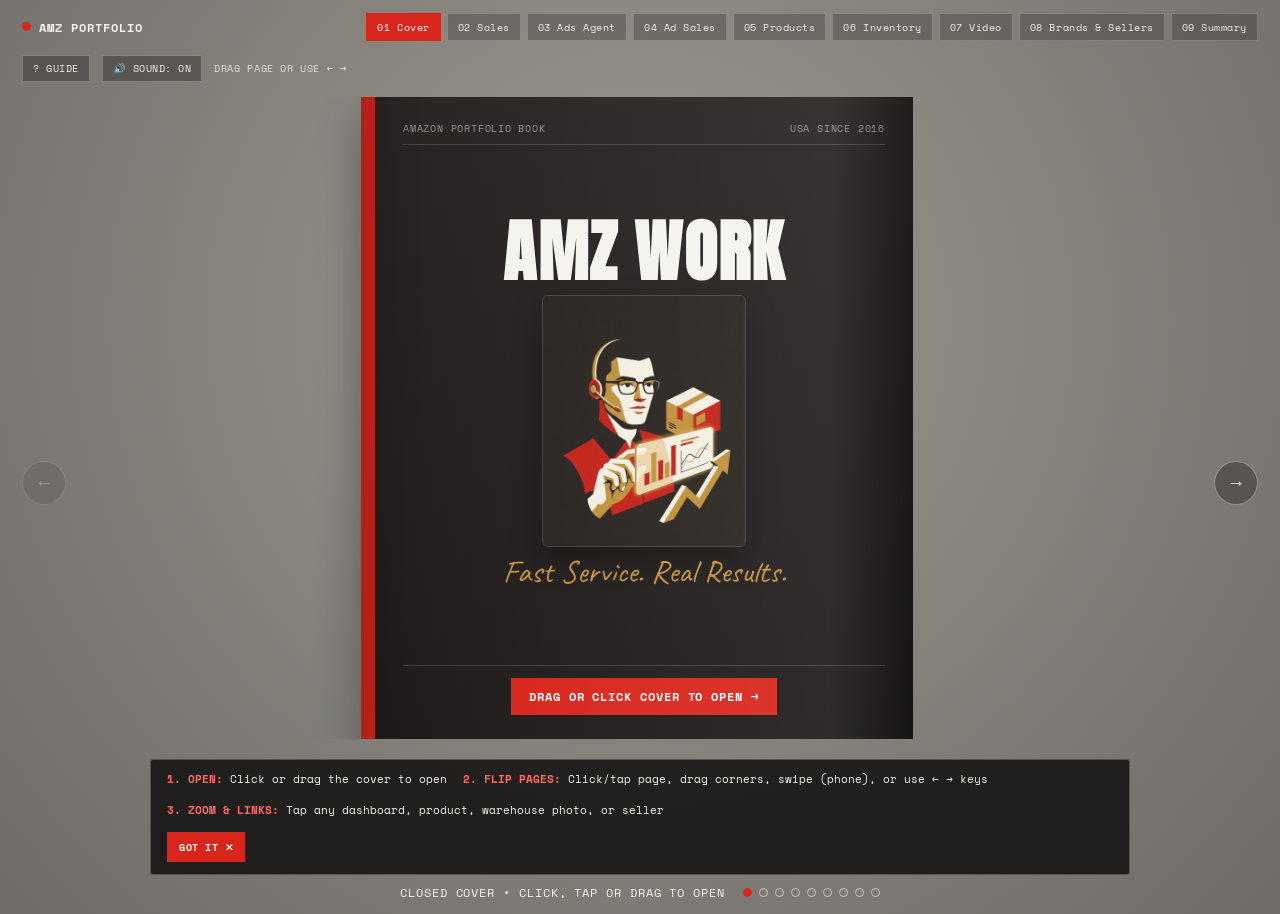
==== index.html @ 7788fdae "Add USA since 2016 experience across book" ====
<!DOCTYPE html>
<html lang="en">
<head>
  <meta charset="UTF-8" />
  <meta name="viewport" content="width=device-width, initial-scale=1.0" />
  <title>AMZ WORK — Amazon Portfolio Book</title>
  <link rel="preconnect" href="https://fonts.googleapis.com" />
  <link rel="preconnect" href="https://fonts.gstatic.com" crossorigin />
  <link
    href="https://fonts.googleapis.com/css2?family=Anton&family=Caveat:wght@600;700&family=Inter:wght@400;500;600;700&family=Space+Mono:wght@400;700&display=swap"
    rel="stylesheet"
  />
  <link rel="stylesheet" href="styles.css?v=14" />
</head>
<body>
  <div class="studio-desk">
    <!-- TOP BAR -->
    <header class="desk-topbar">
      <div class="topbar-brand">
        <span class="dot-red"></span>
        <span>AMZ PORTFOLIO</span>
      </div>

      <nav class="chapter-nav" id="chapter-nav" aria-label="Book Chapters"></nav>

      <div class="topbar-controls">
        <button class="sound-toggle" id="tutorial-toggle" aria-label="Show guide">? GUIDE</button>
        <button class="sound-toggle" id="sound-toggle" aria-pressed="true">🔊 SOUND: ON</button>
        <div class="topbar-hint">DRAG PAGE OR USE ← →</div>
      </div>
    </header>

    <!-- 3D BOOK STAGE -->
    <main class="book-stage">
      <button class="nav-arrow nav-prev" id="prev-btn" aria-label="Previous Spread">
        <span>←</span>
      </button>

      <div class="book-wrapper" id="book-wrapper">
        <!-- UNIFIED 3D BOOK (CLOSED COVER -> OPEN SPREADS) -->
        <div class="book-cover-rim is-closed" id="open-book-rim">
          <div class="book-spine-shadow" aria-hidden="true"></div>
          <div class="book-spread" id="book-spread"></div>
          <!-- 3D Flip Leaf Overlay (also acts as Front Cover when closed) -->
          <div class="flip-leaf" id="flip-leaf" aria-hidden="true">
            <div class="flip-face flip-front"></div>
            <div class="flip-face flip-back"></div>
          </div>
        </div>

        <!-- USER TUTORIAL GUIDE -->
        <div class="tutorial-bar" id="tutorial-bar">
          <div class="tut-steps">
            <div class="tut-step"><strong>1. OPEN:</strong> Click or drag the cover to open</div>
            <div class="tut-step"><strong>2. FLIP PAGES:</strong> Click/tap page, drag corners, swipe (phone), or use ← → keys</div>
            <div class="tut-step"><strong>3. ZOOM &amp; LINKS:</strong> Tap any dashboard, product, warehouse photo, or seller</div>
          </div>
          <button class="tut-close" id="tut-close" aria-label="Hide guide">GOT IT ✕</button>
        </div>
      </div>

      <button class="nav-arrow nav-next" id="next-btn" aria-label="Next Spread">
        <span>→</span>
      </button>
    </main>

    <!-- BOTTOM CONTROLS -->
    <footer class="desk-bottombar">
      <button class="mobile-btn" id="mobile-prev">← PREV</button>
      <div class="spread-counter" id="spread-counter">SPREAD 01 / 06</div>
      <div class="progress-dots" id="progress-dots"></div>
      <button class="mobile-btn" id="mobile-next">NEXT →</button>
    </footer>
  </div>

  <!-- LIGHTBOX FOR SCREENSHOTS -->
  <div class="lightbox" id="lightbox" aria-hidden="true" role="dialog" aria-label="Screenshot Preview">
    <div class="lightbox-backdrop" id="lightbox-close-bg"></div>
    <div class="lightbox-dialog">
      <button class="lightbox-close" id="lightbox-close" aria-label="Close preview">✕</button>
      <img src="" alt="" id="lightbox-img" />
      <p class="lightbox-caption" id="lightbox-caption"></p>
    </div>
  </div>

  <script src="data.js?v=14"></script>
  <script src="script.js?v=14"></script>
</body>
</html>
---- styles.css ----
:root {
  --desk-bg: #888580;
  --desk-dark: #6D6A65;
  --page-dark: #3B3534;
  --page-dark-deep: #24201F;
  --page-light: #F4F2EC;
  --ink-dark: #141312;
  --ink-light: #F5F3EE;
  --ink-muted-dark: #5B5752;
  --ink-muted-light: #C6C0B8;
  --accent-red: #D9261C;
  --accent-gold: #C2913B;
  --accent-pink: #E62E6B;
  --border-light: rgba(20, 19, 18, 0.16);
  --border-dark: rgba(245, 243, 238, 0.16);
  --font-display: 'Anton', Impact, sans-serif;
  --font-script: 'Caveat', cursive;
  --font-sans: 'Inter', -apple-system, BlinkMacSystemFont, sans-serif;
  --font-mono: 'Space Mono', monospace;
}

*,
*::before,
*::after {
  box-sizing: border-box;
}

html,
body {
  margin: 0;
  padding: 0;
  min-height: 100vh;
  background: radial-gradient(circle at 50% 35%, #9B9892 0%, #6F6C67 100%);
  color: var(--ink-dark);
  font-family: var(--font-sans);
  overflow-x: hidden;
  -webkit-font-smoothing: antialiased;
}

.studio-desk {
  min-height: 100dvh;
  display: flex;
  flex-direction: column;
  justify-content: space-between;
  padding: clamp(8px, 1.4vh, 14px) clamp(12px, 2vw, 22px);
  gap: clamp(6px, 1vh, 12px);
}

/* ---------------- TOP BAR ---------------- */
.desk-topbar {
  max-width: 1260px;
  width: 100%;
  margin: 0 auto;
  display: flex;
  align-items: center;
  justify-content: space-between;
  gap: 14px;
  flex-wrap: wrap;
  color: #F4F2EC;
}

.topbar-brand {
  display: flex;
  align-items: center;
  gap: 8px;
  font-family: var(--font-mono);
  font-size: 0.76rem;
  font-weight: 700;
  letter-spacing: 0.08em;
}

.dot-red {
  width: 9px;
  height: 9px;
  border-radius: 50%;
  background: var(--accent-red);
  display: inline-block;
}

.chapter-nav {
  display: flex;
  flex-wrap: wrap;
  gap: 6px;
}

.chapter-pill {
  background: rgba(20, 19, 18, 0.25);
  color: #F4F2EC;
  border: 1px solid rgba(244, 242, 236, 0.22);
  font-family: var(--font-mono);
  font-size: 0.65rem;
  letter-spacing: 0.05em;
  padding: 5px 10px;
  cursor: pointer;
  transition: background 0.2s, border-color 0.2s;
}

.chapter-pill:hover {
  background: rgba(20, 19, 18, 0.48);
}

.chapter-pill.active {
  background: var(--accent-red);
  border-color: var(--accent-red);
  color: #fff;
}

.topbar-controls {
  display: flex;
  align-items: center;
  gap: 12px;
}

.sound-toggle {
  background: rgba(20, 19, 18, 0.35);
  color: #F4F2EC;
  border: 1px solid rgba(244, 242, 236, 0.28);
  font-family: var(--font-mono);
  font-size: 0.64rem;
  letter-spacing: 0.05em;
  padding: 5px 10px;
  cursor: pointer;
  transition: background 0.2s, border-color 0.2s;
}

.sound-toggle:hover {
  background: rgba(20, 19, 18, 0.6);
}

.sound-toggle[aria-pressed="false"] {
  opacity: 0.65;
}

.topbar-hint {
  font-family: var(--font-mono);
  font-size: 0.64rem;
  letter-spacing: 0.06em;
  opacity: 0.85;
}

/* ---------------- BOOK STAGE ---------------- */
.book-stage {
  flex: 1;
  display: flex;
  align-items: center;
  justify-content: center;
  gap: 16px;
  max-width: 1320px;
  width: 100%;
  margin: 0 auto;
}

.nav-arrow {
  width: 44px;
  height: 44px;
  border-radius: 50%;
  border: 1px solid rgba(244, 242, 236, 0.4);
  background: rgba(20, 19, 18, 0.35);
  color: #F4F2EC;
  font-size: 1.15rem;
  cursor: pointer;
  display: flex;
  align-items: center;
  justify-content: center;
  flex-shrink: 0;
  transition: background 0.2s, transform 0.2s, opacity 0.2s;
}

.nav-arrow:hover:not(:disabled) {
  background: var(--accent-red);
  border-color: var(--accent-red);
  transform: scale(1.06);
}

.nav-arrow:disabled {
  opacity: 0.3;
  cursor: not-allowed;
}

.book-wrapper {
  width: 100%;
  max-width: min(1140px, 92vw);
  margin: 0 auto;
  perspective: 2200px;
}

.book-cover-rim {
  position: relative;
  background: #1B1918;
  padding: 6px;
  border-radius: 4px;
  box-shadow:
    0 28px 65px rgba(0, 0, 0, 0.42),
    0 8px 20px rgba(0, 0, 0, 0.25);
  transition: transform 0.45s cubic-bezier(0.22, 1, 0.36, 1), background 0.3s ease, box-shadow 0.3s ease;
}

.book-cover-rim.is-closed {
  transform: translateX(-25%);
  background: transparent;
  box-shadow: none;
}

.book-cover-rim.is-closed .book-spine-shadow,
.book-cover-rim.is-opening-cover .book-spine-shadow {
  opacity: 0;
}

.book-cover-rim.is-closed .book-spread > .page:first-child,
.book-cover-rim.is-opening-cover .book-spread > .page:first-child {
  visibility: hidden;
  pointer-events: none;
}

.book-cover-rim.is-closed .book-spread > .page:last-child {
  box-shadow: 10px 22px 48px rgba(0, 0, 0, 0.45);
}

.front-cover-face {
  width: 100%;
  height: 100%;
  background: linear-gradient(145deg, #2C2726 0%, #1B1817 100%);
  border-left: 14px solid var(--accent-red);
  padding: 24px 28px;
  display: flex;
  flex-direction: column;
  justify-content: space-between;
  color: #F5F3EE;
  box-shadow: 12px 24px 52px rgba(0, 0, 0, 0.45);
}

@media (max-width: 960px) {
  .book-cover-rim.is-closed {
    transform: none;
  }
}

.book-spine-shadow {
  position: absolute;
  top: 6px;
  bottom: 6px;
  left: 50%;
  width: 34px;
  transform: translateX(-50%);
  background: linear-gradient(
    to right,
    rgba(0, 0, 0, 0) 0%,
    rgba(0, 0, 0, 0.26) 46%,
    rgba(0, 0, 0, 0.42) 50%,
    rgba(0, 0, 0, 0.22) 54%,
    rgba(0, 0, 0, 0) 100%
  );
  pointer-events: none;
  z-index: 10;
}

/* ---------------- 3D FLIP LEAF (REAL-TIME DRAG + ANIMATE) ---------------- */
.book-spread {
  display: grid;
  grid-template-columns: 1fr 1fr;
  min-height: clamp(470px, 70vh, 620px);
  position: relative;
  overflow: hidden;
  border-radius: 2px;
  user-select: none;
  touch-action: pan-y;
}

.book-spread.can-grab {
  cursor: grab;
}

.book-spread.is-grabbing {
  cursor: grabbing;
}

.flip-leaf {
  position: absolute;
  top: 6px;
  bottom: 6px;
  left: 50%;
  width: calc(50% - 6px);
  transform-origin: left center;
  transform-style: preserve-3d;
  pointer-events: none;
  z-index: 25;
  display: none;
  will-change: transform;
}

.flip-leaf.active {
  display: block;
}

.flip-leaf.dir-prev {
  left: 6px;
  transform-origin: right center;
}

.flip-leaf.smooth-snap {
  transition: transform 0.42s cubic-bezier(0.25, 0.8, 0.25, 1);
}

.flip-face {
  position: absolute;
  inset: 0;
  backface-visibility: hidden;
  overflow: hidden;
  display: flex;
  flex-direction: column;
}

.flip-face > .page {
  width: 100%;
  height: 100%;
  min-height: 100%;
}

.flip-face::after {
  content: "";
  position: absolute;
  inset: 0;
  pointer-events: none;
  background: linear-gradient(
    to right,
    rgba(0, 0, 0, 0.18) 0%,
    rgba(0, 0, 0, 0) 14%,
    rgba(255, 255, 255, 0.08) 85%,
    rgba(0, 0, 0, 0.14) 100%
  );
}

.flip-back {
  transform: rotateY(180deg);
}

/* Subtle corner peel cue on hover */
.corner-cue {
  position: absolute;
  bottom: 0;
  right: 0;
  width: 34px;
  height: 34px;
  background: linear-gradient(135deg, transparent 50%, rgba(20, 19, 18, 0.12) 50%);
  pointer-events: none;
  z-index: 5;
  transition: width 0.2s, height 0.2s;
}

.page-light:hover .corner-cue {
  width: 46px;
  height: 46px;
}

/* ---------------- BOOK PAGES ---------------- */
.page {
  padding: clamp(16px, 2.3vh, 26px) clamp(18px, 2.3vw, 32px);
  display: flex;
  flex-direction: column;
  justify-content: space-between;
  position: relative;
  min-height: clamp(470px, 70vh, 620px);
}

.page-dark {
  background: var(--page-dark);
  color: var(--ink-light);
  border-left: 10px solid var(--accent-red);
}

.page-light {
  background: var(--page-light);
  color: var(--ink-dark);
}

.page-header {
  display: flex;
  justify-content: space-between;
  align-items: center;
  padding-bottom: 8px;
  border-bottom: 1px solid currentColor;
  font-family: var(--font-mono);
  font-size: 0.62rem;
  letter-spacing: 0.08em;
  text-transform: uppercase;
  opacity: 0.72;
}

.page-footer {
  display: flex;
  justify-content: space-between;
  align-items: center;
  padding-top: 10px;
  border-top: 1px solid currentColor;
  font-family: var(--font-mono);
  font-size: 0.6rem;
  letter-spacing: 0.08em;
  text-transform: uppercase;
  opacity: 0.62;
  margin-top: 14px;
}

.page-body {
  flex: 1;
  display: flex;
  flex-direction: column;
  justify-content: center;
  padding: 18px 0 8px;
}

/* ---------------- TYPOGRAPHY & BLOCKS ---------------- */
.book-masthead {
  font-family: var(--font-display);
  font-size: clamp(3rem, 5.2vw, 4.6rem);
  line-height: 0.9;
  letter-spacing: 0.02em;
  text-transform: uppercase;
  margin: 0;
}

.book-big-title {
  font-family: var(--font-display);
  font-size: clamp(2.4rem, 4.2vw, 3.6rem);
  line-height: 0.94;
  letter-spacing: 0.01em;
  text-transform: uppercase;
  margin: 0 0 14px;
}

.book-script {
  font-family: var(--font-script);
  font-size: 2.3rem;
  line-height: 0.95;
  color: var(--accent-gold);
}

.highlight-block {
  display: inline-block;
  background: var(--page-dark);
  color: var(--ink-light);
  padding: 2px 10px 4px;
  margin: 3px 0;
}

.underline-accent {
  color: var(--accent-red);
  border-bottom: 3px solid var(--accent-red);
  display: inline-block;
  padding-bottom: 2px;
}

.gold-badge {
  position: absolute;
  top: 52px;
  right: 26px;
  width: 92px;
  height: 92px;
  border-radius: 50%;
  background: var(--accent-gold);
  color: #141312;
  display: flex;
  align-items: center;
  justify-content: center;
  text-align: center;
  padding: 10px;
  font-family: var(--font-mono);
  font-size: 0.56rem;
  font-weight: 700;
  line-height: 1.3;
  text-transform: uppercase;
  transform: rotate(6deg);
  box-shadow: 0 6px 16px rgba(0, 0, 0, 0.12);
}

.cover-hero-wrap {
  display: flex;
  align-items: center;
  gap: 16px;
  margin: 16px 0;
}

.cover-img {
  width: clamp(150px, 16vw, 210px);
  height: clamp(175px, 28vh, 255px);
  object-fit: cover;
  object-position: top center;
  border-radius: 6px;
  border: 1px solid rgba(245, 243, 238, 0.14);
  box-shadow: 0 12px 28px rgba(0, 0, 0, 0.28);
}

.cover-sub {
  font-family: var(--font-mono);
  font-size: 0.72rem;
  line-height: 1.65;
  color: var(--ink-muted-light);
  text-transform: uppercase;
}

/* ---------------- TOC & LISTS ---------------- */
.toc-list {
  list-style: none;
  padding: 0;
  margin: 12px 0 0;
}

.toc-item {
  display: flex;
  justify-content: space-between;
  align-items: center;
  padding: 9px 4px;
  border-bottom: 1px dashed var(--border-light);
  cursor: pointer;
  transition: padding-left 0.2s, color 0.2s;
}

.toc-item:hover {
  padding-left: 8px;
  color: var(--accent-red);
}

.toc-item strong {
  font-family: var(--font-mono);
  font-size: 0.75rem;
  letter-spacing: 0.04em;
}

.toc-item span {
  font-family: var(--font-mono);
  font-size: 0.65rem;
  color: var(--ink-muted-dark);
}

.book-services {
  list-style: none;
  padding: 0;
  margin: 14px 0 0;
}

.book-services li {
  font-family: var(--font-mono);
  font-size: 0.74rem;
  letter-spacing: 0.05em;
  padding: 9px 0;
  border-bottom: 1px dashed var(--border-dark);
  display: flex;
  justify-content: space-between;
}

.book-services li::after {
  content: "↗";
  color: var(--accent-red);
}

/* ---------------- PROOF SCREENSHOTS & METRICS ---------------- */
.proof-shot-box {
  position: relative;
  border: 1px solid var(--border-light);
  background: #E8E5DC;
  overflow: hidden;
  cursor: pointer;
  margin-bottom: 14px;
  display: flex;
  align-items: center;
  justify-content: center;
  padding: 8px;
}

.proof-shot-box img {
  width: 100%;
  height: clamp(200px, 34vh, 320px);
  object-fit: contain;
  display: block;
  transition: transform 0.3s ease;
}

.proof-shot-box:hover img {
  transform: scale(1.03);
}

.zoom-tag {
  position: absolute;
  bottom: 10px;
  right: 10px;
  background: rgba(20, 19, 18, 0.88);
  color: #fff;
  font-family: var(--font-mono);
  font-size: 0.62rem;
  padding: 5px 9px;
  letter-spacing: 0.05em;
}

.metrics-strip {
  display: grid;
  grid-template-columns: repeat(3, 1fr);
  gap: 10px;
  border-top: 1px solid currentColor;
  border-bottom: 1px solid currentColor;
  padding: 12px 0;
  margin: 12px 0;
}

.m-cell span {
  display: block;
  font-family: var(--font-mono);
  font-size: 0.6rem;
  text-transform: uppercase;
  opacity: 0.72;
}

.m-cell strong {
  font-family: var(--font-mono);
  font-size: 0.92rem;
}

.plain-copy {
  font-size: 0.88rem;
  line-height: 1.6;
  margin: 0 0 12px;
}

.bullet-list {
  margin: 8px 0 0;
  padding-left: 18px;
  font-size: 0.82rem;
  line-height: 1.65;
}

/* ---------------- BRAND CARDS INSIDE BOOK ---------------- */
.book-brand-grid {
  display: grid;
  grid-template-columns: 1fr 1fr;
  gap: 10px;
  margin-top: 10px;
}

.book-brand-card {
  padding: 12px 13px;
  border: 1px solid currentColor;
  opacity: 0.96;
}

.page-dark .book-brand-card {
  border-color: var(--border-dark);
  background: rgba(255, 255, 255, 0.04);
}

.page-light .book-brand-card {
  border-color: var(--border-light);
  background: rgba(20, 19, 18, 0.03);
}

.bb-cat {
  font-family: var(--font-mono);
  font-size: 0.56rem;
  text-transform: uppercase;
  letter-spacing: 0.06em;
  color: var(--accent-red);
  font-weight: 700;
}

.page-dark .bb-cat {
  color: #FF6B62;
}

.bb-name {
  font-family: var(--font-display);
  font-size: 1.25rem;
  letter-spacing: 0.02em;
  text-transform: uppercase;
  margin: 3px 0 4px;
}

.bb-desc {
  font-size: 0.76rem;
  line-height: 1.45;
  margin: 0;
  opacity: 0.88;
}

/* ---------------- STOREFRONT LINKS ---------------- */
.sf-stack {
  display: flex;
  flex-direction: column;
  gap: 10px;
  margin-top: 10px;
}

.sf-book-link {
  display: flex;
  justify-content: space-between;
  align-items: center;
  padding: 13px 15px;
  border: 1px solid var(--border-light);
  background: rgba(20, 19, 18, 0.03);
  color: var(--ink-dark);
  text-decoration: none;
  transition: background 0.2s, border-color 0.2s;
}

.sf-book-link:hover {
  background: rgba(217, 38, 28, 0.08);
  border-color: var(--accent-red);
}

.sf-book-link strong {
  font-family: var(--font-display);
  font-size: 1.35rem;
  letter-spacing: 0.02em;
  display: block;
}

.sf-book-link span {
  font-family: var(--font-mono);
  font-size: 0.64rem;
  color: var(--ink-muted-dark);
}

.sf-open-pill {
  font-family: var(--font-mono);
  font-size: 0.66rem;
  font-weight: 700;
  color: var(--accent-red) !important;
}

/* ---------------- CONTACT & CTA ---------------- */
.cta-btn-row {
  display: flex;
  flex-wrap: wrap;
  gap: 10px;
  margin-top: 16px;
}

.btn-book-dark {
  background: var(--ink-dark);
  color: var(--page-light);
  font-family: var(--font-mono);
  font-size: 0.72rem;
  font-weight: 700;
  text-decoration: none;
  padding: 12px 18px;
  letter-spacing: 0.06em;
  transition: background 0.2s;
}

.btn-book-dark:hover {
  background: var(--accent-red);
}

.btn-book-outline {
  border: 1px solid var(--ink-dark);
  color: var(--ink-dark);
  font-family: var(--font-mono);
  font-size: 0.72rem;
  font-weight: 700;
  text-decoration: none;
  padding: 12px 18px;
  letter-spacing: 0.06em;
}

.btn-book-outline:hover {
  background: var(--ink-dark);
  color: var(--page-light);
}

/* ---------------- BOTTOM BAR ---------------- */
.desk-bottombar {
  max-width: 1120px;
  width: 100%;
  margin: 0 auto;
  display: flex;
  align-items: center;
  justify-content: center;
  gap: 18px;
  color: #F4F2EC;
}

.spread-counter {
  font-family: var(--font-mono);
  font-size: 0.72rem;
  letter-spacing: 0.08em;
}

.progress-dots {
  display: flex;
  gap: 7px;
}

.p-dot {
  width: 9px;
  height: 9px;
  border-radius: 50%;
  border: 1px solid rgba(244, 242, 236, 0.6);
  background: transparent;
  cursor: pointer;
  padding: 0;
}

.p-dot.active {
  background: var(--accent-red);
  border-color: var(--accent-red);
}

.mobile-btn {
  display: none;
  background: rgba(20, 19, 18, 0.4);
  color: #F4F2EC;
  border: 1px solid rgba(244, 242, 236, 0.35);
  font-family: var(--font-mono);
  font-size: 0.7rem;
  padding: 7px 14px;
  cursor: pointer;
}

/* ---------------- LIGHTBOX ---------------- */
.lightbox {
  position: fixed;
  inset: 0;
  z-index: 100;
  display: none;
  align-items: center;
  justify-content: center;
  padding: 24px;
}

.lightbox.open {
  display: flex;
}

.lightbox-backdrop {
  position: absolute;
  inset: 0;
  background: rgba(17, 17, 17, 0.82);
}

.lightbox-dialog {
  position: relative;
  background: var(--page-light);
  border: 1px solid var(--ink-dark);
  max-width: 920px;
  width: 100%;
  padding: 18px;
  z-index: 2;
}

.lightbox-dialog img {
  width: 100%;
  max-height: 76vh;
  object-fit: contain;
  display: block;
  background: #111;
}

.lightbox-caption {
  font-family: var(--font-mono);
  font-size: 0.76rem;
  margin: 12px 0 0;
  color: var(--ink-dark);
}

.lightbox-close {
  position: absolute;
  top: -14px;
  right: -14px;
  width: 34px;
  height: 34px;
  background: var(--accent-red);
  color: #fff;
  border: 1px solid var(--ink-dark);
  font-size: 1rem;
  cursor: pointer;
}

/* ---------------- RESPONSIVE (TABLET & PHONE BOOK MODE) ---------------- */
@media (max-width: 960px) {
  .studio-desk {
    padding: 10px 12px 16px;
    gap: 10px;
  }
  .book-wrapper {
    max-width: 520px;
  }
  .book-spread {
    grid-template-columns: 1fr;
    min-height: clamp(480px, 72dvh, 620px);
  }
  .page {
    min-height: clamp(480px, 72dvh, 620px);
    padding: 18px 18px 20px;
  }
  .flip-leaf {
    left: 6px;
    width: calc(100% - 12px);
    transform-origin: left center;
  }
  .flip-leaf.dir-prev {
    left: 6px;
    transform-origin: left center;
  }
  .book-cover-rim.is-closed .book-spread > .page:first-child,
  .book-cover-rim.is-opening-cover .book-spread > .page:first-child {
    visibility: visible;
    pointer-events: auto;
  }
  .book-spine-shadow,
  .nav-arrow,
  .topbar-hint,
  .gold-badge,
  .corner-cue {
    display: none;
  }
  .mobile-btn {
    display: inline-block;
  }
  .book-brand-grid {
    grid-template-columns: 1fr;
  }
  .book-cover-rim.is-closed {
    transform: none;
  }
}

@media (max-width: 640px) {
  .desk-topbar {
    gap: 8px;
  }
  .chapter-nav {
    width: 100%;
    flex-wrap: nowrap;
    overflow-x: auto;
    padding-bottom: 4px;
    -webkit-overflow-scrolling: touch;
    scrollbar-width: none;
  }
  .chapter-nav::-webkit-scrollbar {
    display: none;
  }
  .chapter-pill {
    flex-shrink: 0;
  }
  .topbar-controls {
    width: 100%;
    justify-content: space-between;
  }
  .front-cover-face {
    padding: 18px 16px;
    border-left-width: 10px;
    min-height: 480px;
  }
  .closed-hero-img {
    width: 170px;
    height: 210px;
  }
  .cover-hero-wrap {
    flex-direction: column;
    text-align: center;
    gap: 12px;
  }
  .cover-img {
    width: 175px;
    height: 215px;
  }
  .book-masthead {
    font-size: clamp(2.2rem, 11vw, 3rem);
    text-align: center;
  }
  .book-big-title {
    font-size: clamp(1.75rem, 8vw, 2.3rem);
  }
  .proof-shot-box img {
    height: 240px;
  }
  .metrics-strip {
    grid-template-columns: 1fr;
    gap: 8px;
  }
  .m-cell {
    display: flex;
    justify-content: space-between;
    align-items: center;
    border-bottom: 1px dashed rgba(20, 19, 18, 0.14);
    padding-bottom: 4px;
  }
  .m-cell:last-child {
    border-bottom: none;
    padding-bottom: 0;
  }
  .ads-dash-card {
    grid-template-columns: 82px 1fr;
    gap: 10px;
    padding: 8px;
  }
  .ads-dash-thumb {
    width: 82px;
    height: 145px;
  }
  .ads-dash-title {
    font-size: 1.08rem;
  }
  .product-book-card {
    grid-template-columns: 74px 1fr;
    gap: 10px;
    padding: 8px 10px;
  }
  .pb-img-wrap {
    width: 74px;
    height: 74px;
  }
  .pb-brand {
    font-size: 1.1rem;
  }
  .inv-img-wrap {
    height: 140px;
  }
  .inv-meta {
    flex-direction: column;
    gap: 2px;
  }
  .all-brands-pills {
    grid-template-columns: 1fr 1fr;
    gap: 6px;
  }
  .ab-pill {
    padding: 7px 8px;
  }
  .ab-pill strong {
    font-size: 0.92rem;
  }
  .video-book-box video {
    max-height: 280px;
  }
  .tutorial-bar {
    padding: 10px 12px;
    gap: 10px;
  }
  .tut-steps {
    gap: 8px;
    font-size: 0.64rem;
  }
  .tut-close {
    width: 100%;
    text-align: center;
  }
  .desk-bottombar {
    flex-wrap: wrap;
    justify-content: space-between;
    gap: 10px;
  }
  .progress-dots {
    order: 3;
    width: 100%;
    justify-content: center;
  }
}

@media (prefers-reduced-motion: reduce) {
  .flip-leaf.flipping-next,
  .flip-leaf.flipping-prev {
    animation: none;
  }
}

/* ---------------- PRODUCT SHOWCASE CARDS ---------------- */
.product-book-grid {
  display: grid;
  grid-template-columns: 1fr;
  gap: 10px;
  margin-top: 8px;
}

.product-book-card {
  display: grid;
  grid-template-columns: 92px 1fr;
  gap: 12px;
  align-items: center;
  padding: 10px 12px;
  border: 1px solid currentColor;
  cursor: pointer;
  transition: transform 0.2s ease, background 0.2s ease;
}

.page-dark .product-book-card {
  border-color: var(--border-dark);
  background: rgba(255, 255, 255, 0.04);
}

.page-light .product-book-card {
  border-color: var(--border-light);
  background: rgba(20, 19, 18, 0.03);
}

.product-book-card:hover {
  transform: translateX(3px);
}

.pb-img-wrap {
  width: 92px;
  height: 92px;
  background: #ffffff;
  border: 1px solid rgba(20, 19, 18, 0.14);
  display: flex;
  align-items: center;
  justify-content: center;
  padding: 4px;
  overflow: hidden;
}

.pb-img-wrap img {
  width: 100%;
  height: 100%;
  object-fit: contain;
  display: block;
}

.pb-top {
  display: flex;
  justify-content: space-between;
  align-items: center;
  gap: 6px;
}

.pb-badge {
  font-family: var(--font-mono);
  font-size: 0.56rem;
  font-weight: 700;
  padding: 2px 6px;
  background: var(--accent-red);
  color: #fff;
  text-transform: uppercase;
  letter-spacing: 0.04em;
}

.pb-brand {
  font-family: var(--font-display);
  font-size: 1.25rem;
  letter-spacing: 0.02em;
  text-transform: uppercase;
  margin: 2px 0;
}

.pb-title {
  font-size: 0.78rem;
  font-weight: 600;
  margin: 0 0 3px;
}

.pb-details {
  font-size: 0.72rem;
  line-height: 1.4;
  margin: 0;
  opacity: 0.8;
}

.all-brands-pills {
  display: grid;
  grid-template-columns: 1fr 1fr;
  gap: 8px;
  margin-top: 10px;
}

.ab-pill {
  padding: 8px 10px;
  border: 1px solid var(--border-dark);
  background: rgba(255, 255, 255, 0.04);
}

.ab-pill strong {
  font-family: var(--font-display);
  font-size: 1.05rem;
  letter-spacing: 0.02em;
  display: block;
}

.ab-pill span {
  font-family: var(--font-mono);
  font-size: 0.58rem;
  color: var(--ink-muted-light);
  text-transform: uppercase;
}

/* ---------------- CLOSED BOOK & TUTORIAL ---------------- */
.is-hidden {
  display: none !important;
}

.closed-book {
  position: relative;
  width: min(500px, 100%);
  min-height: 600px;
  margin: 0 auto;
  background: linear-gradient(145deg, #2C2726 0%, #1B1817 100%);
  border-radius: 3px 10px 10px 3px;
  display: flex;
  cursor: grab;
  user-select: none;
  touch-action: pan-y;
  will-change: transform;
  box-shadow:
    12px 24px 52px rgba(0, 0, 0, 0.48),
    2px 0 0 #E4E1D8,
    5px 0 0 #C8C4BA,
    8px 0 0 #E4E1D8;
  transition: transform 0.35s cubic-bezier(0.22, 1, 0.36, 1), box-shadow 0.35s ease, opacity 0.3s ease;
  transform-origin: left center;
}

.closed-book::after {
  content: "";
  position: absolute;
  inset: 4px 4px 4px 24px;
  background: var(--page-light);
  border-radius: 0 6px 6px 0;
  z-index: -1;
  box-shadow: inset 0 0 24px rgba(0, 0, 0, 0.08);
}

.closed-book.dragging {
  cursor: grabbing;
  transition: none;
}

.closed-book:hover {
  transform: rotateY(-6deg) translateY(-3px);
  box-shadow:
    18px 28px 60px rgba(0, 0, 0, 0.55),
    2px 0 0 #E4E1D8,
    5px 0 0 #C8C4BA,
    8px 0 0 #E4E1D8;
}

.closed-book.opening {
  transform: rotateY(-95deg) scale(1.02);
  opacity: 0;
  pointer-events: none;
}

.closed-spine {
  width: 24px;
  background: linear-gradient(to right, #A51B13 0%, var(--accent-red) 60%, #8A1610 100%);
  border-radius: 3px 0 0 3px;
  flex-shrink: 0;
  box-shadow: inset -4px 0 10px rgba(0, 0, 0, 0.35);
}

.closed-cover-inner {
  flex: 1;
  padding: 24px 28px;
  display: flex;
  flex-direction: column;
  justify-content: space-between;
}

.closed-cover-center {
  text-align: center;
  padding: 16px 0;
}

.closed-hero-img {
  width: clamp(150px, 16vw, 210px);
  height: clamp(175px, 28vh, 255px);
  object-fit: cover;
  object-position: top center;
  border-radius: 6px;
  margin: 12px auto 10px;
  display: block;
  border: 1px solid rgba(245, 243, 238, 0.16);
  box-shadow: 0 12px 28px rgba(0, 0, 0, 0.35);
}

.closed-open-prompt {
  text-align: center;
  padding-top: 12px;
  border-top: 1px solid rgba(245, 243, 238, 0.16);
}

.closed-open-prompt span {
  display: inline-block;
  background: var(--accent-red);
  color: #fff;
  font-family: var(--font-mono);
  font-size: 0.72rem;
  font-weight: 700;
  letter-spacing: 0.08em;
  padding: 10px 18px;
  animation: pulsePrompt 2s ease-in-out infinite;
}

@keyframes pulsePrompt {
  0%, 100% { transform: translateX(0); }
  50% { transform: translateX(4px); }
}

.book-cover-rim.open-in {
  animation: bookOpenIn 0.45s cubic-bezier(0.22, 1, 0.36, 1) forwards;
}

@keyframes bookOpenIn {
  from {
    opacity: 0;
    transform: scale(0.95) rotateX(4deg);
  }
  to {
    opacity: 1;
    transform: scale(1) rotateX(0deg);
  }
}

/* Tutorial Bar */
.tutorial-bar {
  margin: 14px auto 0;
  max-width: 980px;
  background: rgba(20, 19, 18, 0.88);
  color: #F4F2EC;
  border: 1px solid rgba(244, 242, 236, 0.25);
  padding: 12px 16px;
  display: flex;
  align-items: center;
  justify-content: space-between;
  gap: 14px;
  flex-wrap: wrap;
  border-radius: 3px;
}

.tut-steps {
  display: flex;
  flex-wrap: wrap;
  gap: 16px;
  font-family: var(--font-mono);
  font-size: 0.68rem;
  line-height: 1.4;
}

.tut-step strong {
  color: #FF6B62;
}

.tut-close {
  background: var(--accent-red);
  color: #fff;
  border: none;
  font-family: var(--font-mono);
  font-size: 0.65rem;
  font-weight: 700;
  padding: 7px 12px;
  cursor: pointer;
  letter-spacing: 0.05em;
}

/* ---------------- INVENTORY PHOTO CARDS ---------------- */
.inv-grid {
  display: grid;
  grid-template-columns: 1fr;
  gap: 12px;
  margin-top: 8px;
}

.inv-card {
  border: 1px solid currentColor;
  padding: 8px;
  cursor: pointer;
  transition: transform 0.2s ease;
}

.page-dark .inv-card {
  border-color: var(--border-dark);
  background: rgba(255, 255, 255, 0.04);
}

.page-light .inv-card {
  border-color: var(--border-light);
  background: rgba(20, 19, 18, 0.03);
}

.inv-card:hover {
  transform: translateY(-2px);
}

.inv-img-wrap {
  position: relative;
  height: clamp(110px, 18vh, 155px);
  background: #1B1918;
  overflow: hidden;
  margin-bottom: 8px;
}

.inv-img-wrap img {
  width: 100%;
  height: 100%;
  object-fit: cover;
  display: block;
}

.inv-tag {
  position: absolute;
  top: 8px;
  left: 8px;
  background: var(--accent-red);
  color: #fff;
  font-family: var(--font-mono);
  font-size: 0.56rem;
  font-weight: 700;
  padding: 3px 7px;
  letter-spacing: 0.05em;
}

.inv-meta {
  display: flex;
  justify-content: space-between;
  align-items: baseline;
  gap: 8px;
}

.inv-meta strong {
  font-family: var(--font-display);
  font-size: 1.15rem;
  letter-spacing: 0.02em;
  text-transform: uppercase;
}

.inv-meta span {
  font-family: var(--font-mono);
  font-size: 0.6rem;
  opacity: 0.78;
}

/* ---------------- ADS & SALES DASHBOARD CARDS ---------------- */
.ads-dash-stack {
  display: flex;
  flex-direction: column;
  gap: 12px;
  margin-top: 8px;
}

.ads-dash-card {
  display: grid;
  grid-template-columns: 110px 1fr;
  gap: 12px;
  align-items: center;
  padding: 10px;
  border: 1px solid currentColor;
  cursor: pointer;
  transition: transform 0.2s ease;
}

.page-dark .ads-dash-card {
  border-color: var(--border-dark);
  background: rgba(255, 255, 255, 0.04);
}

.page-light .ads-dash-card {
  border-color: var(--border-light);
  background: rgba(20, 19, 18, 0.03);
}

.ads-dash-card:hover {
  transform: translateX(3px);
}

.ads-dash-thumb {
  width: 110px;
  height: clamp(125px, 21vh, 175px);
  background: #1B1918;
  border: 1px solid rgba(255, 255, 255, 0.14);
  display: flex;
  align-items: center;
  justify-content: center;
  overflow: hidden;
  padding: 3px;
}

.ads-dash-thumb img {
  width: 100%;
  height: 100%;
  object-fit: contain;
  display: block;
}

.ads-dash-title {
  font-family: var(--font-display);
  font-size: 1.3rem;
  text-transform: uppercase;
  letter-spacing: 0.02em;
  margin: 0 0 2px;
}

.ads-dash-sub {
  font-family: var(--font-mono);
  font-size: 0.6rem;
  opacity: 0.78;
  margin: 0 0 10px;
  text-transform: uppercase;
}

.ads-dash-stats {
  display: grid;
  grid-template-columns: 1fr;
  gap: 5px;
}

.ads-stat-row {
  display: flex;
  justify-content: space-between;
  font-family: var(--font-mono);
  font-size: 0.68rem;
  padding-bottom: 4px;
  border-bottom: 1px dashed currentColor;
  opacity: 0.92;
}

/* ---------------- VIDEO BOOK PLAYER ---------------- */
.video-book-box {
  width: 100%;
  background: #141312;
  border: 1px solid var(--border-light);
  padding: 8px;
  display: flex;
  align-items: center;
  justify-content: center;
}

.video-book-box video {
  width: 100%;
  max-height: clamp(240px, 46vh, 390px);
  display: block;
  background: #000;
  object-fit: contain;
}
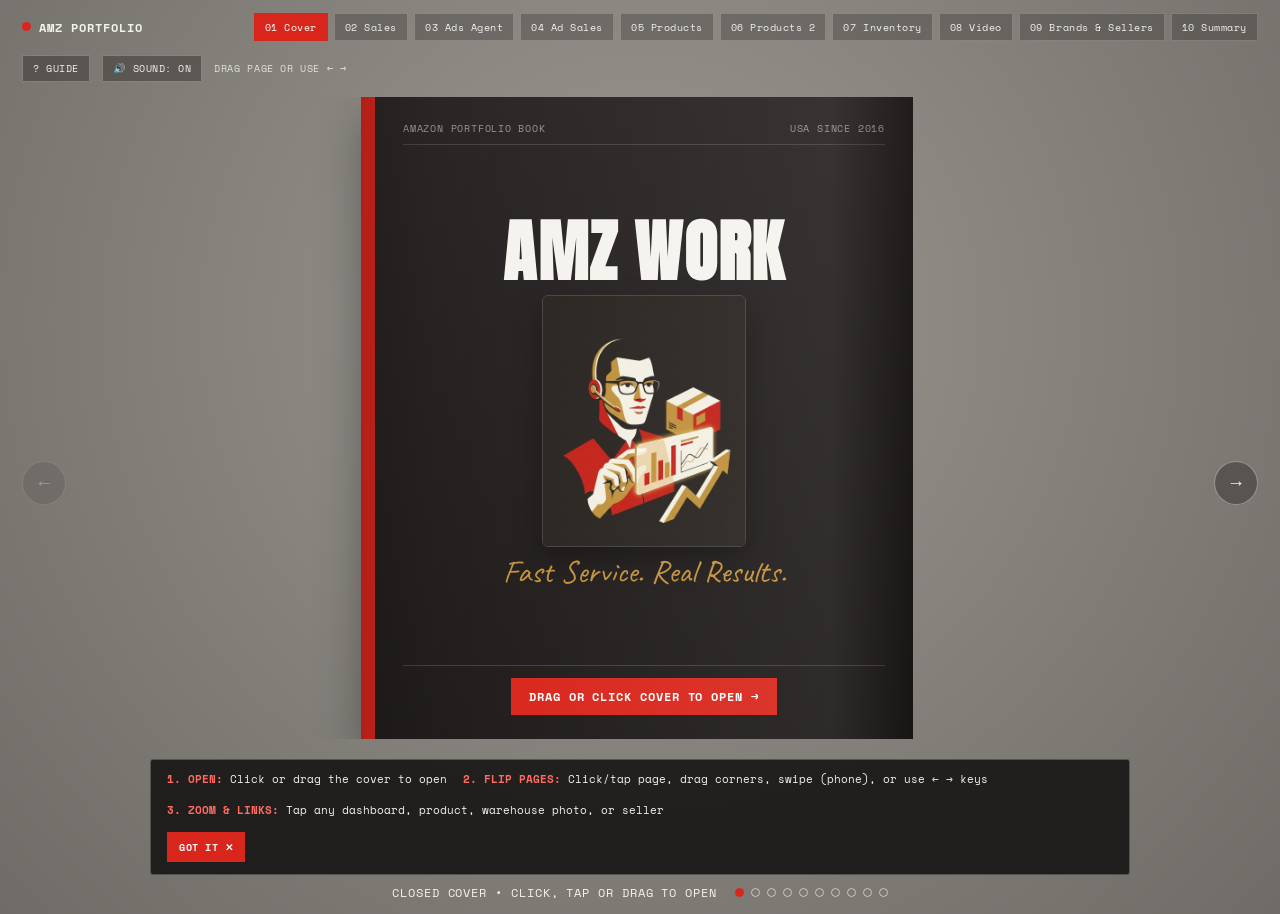
==== commit 72e43e0a: "Add auto-paginated Admin Panel with Supabase sync" ====
--- a/index.html
+++ b/index.html
@@ -10,7 +10,7 @@
     href="https://fonts.googleapis.com/css2?family=Anton&family=Caveat:wght@600;700&family=Inter:wght@400;500;600;700&family=Space+Mono:wght@400;700&display=swap"
     rel="stylesheet"
   />
-  <link rel="stylesheet" href="styles.css?v=14" />
+  <link rel="stylesheet" href="styles.css?v=15" />
 </head>
 <body>
   <div class="studio-desk">
@@ -83,7 +83,8 @@
     </div>
   </div>
 
-  <script src="data.js?v=14"></script>
-  <script src="script.js?v=14"></script>
+  <script src="supabase-config.js?v=15"></script>
+  <script src="data.js?v=15"></script>
+  <script src="script.js?v=15"></script>
 </body>
 </html>
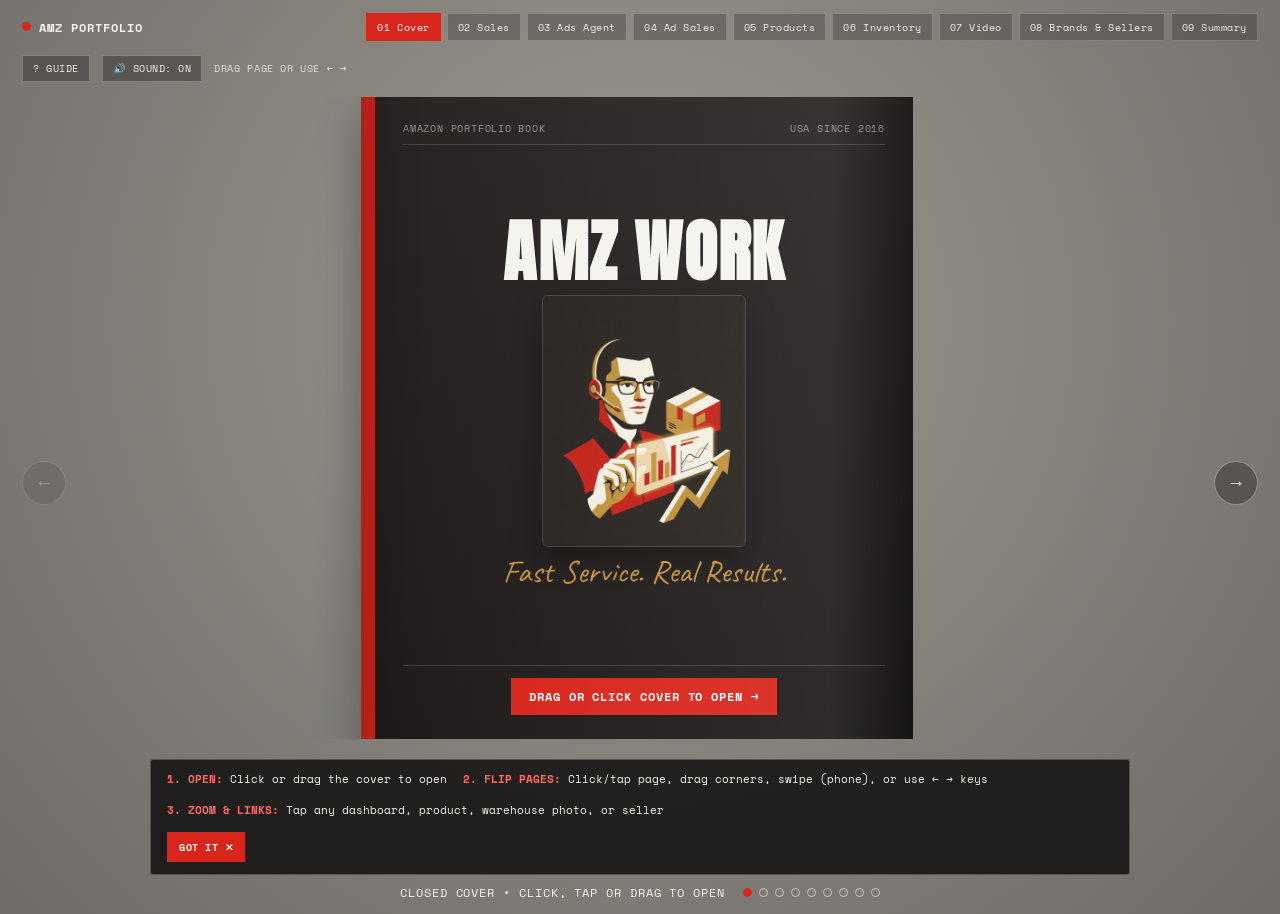
==== commit 0d1308d9: "Add Show More modal when items exceed 4 per spread" ====
--- a/index.html
+++ b/index.html
@@ -10,7 +10,7 @@
     href="https://fonts.googleapis.com/css2?family=Anton&family=Caveat:wght@600;700&family=Inter:wght@400;500;600;700&family=Space+Mono:wght@400;700&display=swap"
     rel="stylesheet"
   />
-  <link rel="stylesheet" href="styles.css?v=15" />
+  <link rel="stylesheet" href="styles.css?v=16" />
 </head>
 <body>
   <div class="studio-desk">
@@ -83,8 +83,21 @@
     </div>
   </div>
 
-  <script src="supabase-config.js?v=15"></script>
-  <script src="data.js?v=15"></script>
-  <script src="script.js?v=15"></script>
+  <!-- SHOW MORE MODAL -->
+  <div class="lightbox" id="showmore-modal" aria-hidden="true" role="dialog" aria-label="All Items">
+    <div class="lightbox-backdrop" id="showmore-close-bg"></div>
+    <div class="showmore-dialog">
+      <button class="lightbox-close" id="showmore-close" aria-label="Close">✕</button>
+      <div class="showmore-head">
+        <span class="sm-tag">ALL ITEMS</span>
+        <h2 id="showmore-title">ALL DASHBOARDS</h2>
+      </div>
+      <div class="showmore-body" id="showmore-body"></div>
+    </div>
+  </div>
+
+  <script src="supabase-config.js?v=16"></script>
+  <script src="data.js?v=16"></script>
+  <script src="script.js?v=16"></script>
 </body>
 </html>
--- a/styles.css
+++ b/styles.css
@@ -1525,3 +1525,77 @@
   background: #000;
   object-fit: contain;
 }
+
+/* ---------------- SHOW MORE BUTTON & MODAL ---------------- */
+.showmore-btn {
+  margin-top: 10px;
+  width: 100%;
+  background: var(--ink-dark);
+  color: var(--page-light);
+  border: 1px solid var(--ink-dark);
+  font-family: var(--font-mono);
+  font-size: 0.7rem;
+  font-weight: 700;
+  letter-spacing: 0.06em;
+  padding: 10px 14px;
+  cursor: pointer;
+  text-transform: uppercase;
+  transition: background 0.2s, border-color 0.2s;
+}
+
+.showmore-btn:hover {
+  background: var(--accent-red);
+  border-color: var(--accent-red);
+}
+
+#lightbox {
+  z-index: 120;
+}
+
+.showmore-dialog {
+  position: relative;
+  background: var(--page-light);
+  border: 1px solid var(--ink-dark);
+  max-width: 960px;
+  width: 100%;
+  max-height: 84vh;
+  display: flex;
+  flex-direction: column;
+  padding: 22px;
+  z-index: 2;
+}
+
+.showmore-head {
+  border-bottom: 1px solid var(--border-light);
+  padding-bottom: 10px;
+  margin-bottom: 14px;
+}
+
+.sm-tag {
+  font-family: var(--font-mono);
+  font-size: 0.62rem;
+  color: var(--accent-red);
+  font-weight: 700;
+  letter-spacing: 0.08em;
+}
+
+.showmore-head h2 {
+  font-family: var(--font-display);
+  font-size: 2rem;
+  margin: 2px 0 0;
+  text-transform: uppercase;
+}
+
+.showmore-body {
+  overflow-y: auto;
+  display: grid;
+  grid-template-columns: 1fr 1fr;
+  gap: 12px;
+  padding-right: 4px;
+}
+
+@media (max-width: 720px) {
+  .showmore-body {
+    grid-template-columns: 1fr;
+  }
+}
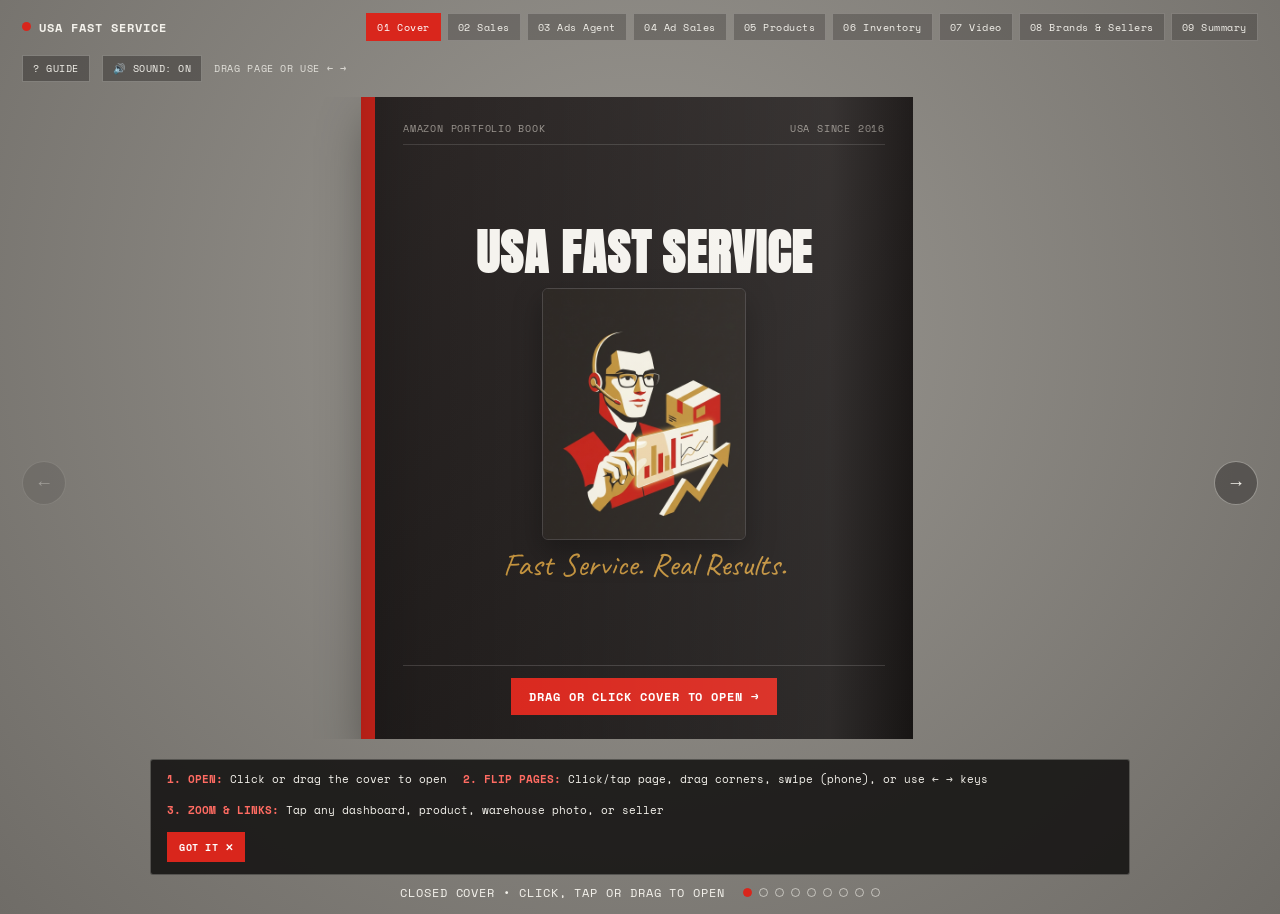
==== commit c1b06367: "Brand book & admin as USA FAST SERVICE" ====
--- a/index.html
+++ b/index.html
@@ -3,14 +3,14 @@
 <head>
   <meta charset="UTF-8" />
   <meta name="viewport" content="width=device-width, initial-scale=1.0" />
-  <title>AMZ WORK — Amazon Portfolio Book</title>
+  <title>USA FAST SERVICE — Amazon Portfolio Book</title>
   <link rel="preconnect" href="https://fonts.googleapis.com" />
   <link rel="preconnect" href="https://fonts.gstatic.com" crossorigin />
   <link
     href="https://fonts.googleapis.com/css2?family=Anton&family=Caveat:wght@600;700&family=Inter:wght@400;500;600;700&family=Space+Mono:wght@400;700&display=swap"
     rel="stylesheet"
   />
-  <link rel="stylesheet" href="styles.css?v=16" />
+  <link rel="stylesheet" href="styles.css?v=18" />
 </head>
 <body>
   <div class="studio-desk">
@@ -18,7 +18,7 @@
     <header class="desk-topbar">
       <div class="topbar-brand">
         <span class="dot-red"></span>
-        <span>AMZ PORTFOLIO</span>
+        <span>USA FAST SERVICE</span>
       </div>
 
       <nav class="chapter-nav" id="chapter-nav" aria-label="Book Chapters"></nav>
@@ -96,8 +96,8 @@
     </div>
   </div>
 
-  <script src="supabase-config.js?v=16"></script>
-  <script src="data.js?v=16"></script>
-  <script src="script.js?v=16"></script>
+  <script src="supabase-config.js?v=18"></script>
+  <script src="data.js?v=18"></script>
+  <script src="script.js?v=18"></script>
 </body>
 </html>
--- a/styles.css
+++ b/styles.css
@@ -298,7 +298,7 @@
 }
 
 .flip-leaf.smooth-snap {
-  transition: transform 0.42s cubic-bezier(0.25, 0.8, 0.25, 1);
+  transition: transform 0.32s cubic-bezier(0.22, 0.85, 0.3, 1);
 }
 
 .flip-face {
@@ -411,8 +411,8 @@
 /* ---------------- TYPOGRAPHY & BLOCKS ---------------- */
 .book-masthead {
   font-family: var(--font-display);
-  font-size: clamp(3rem, 5.2vw, 4.6rem);
-  line-height: 0.9;
+  font-size: clamp(2.2rem, 3.8vw, 3.3rem);
+  line-height: 0.94;
   letter-spacing: 0.02em;
   text-transform: uppercase;
   margin: 0;
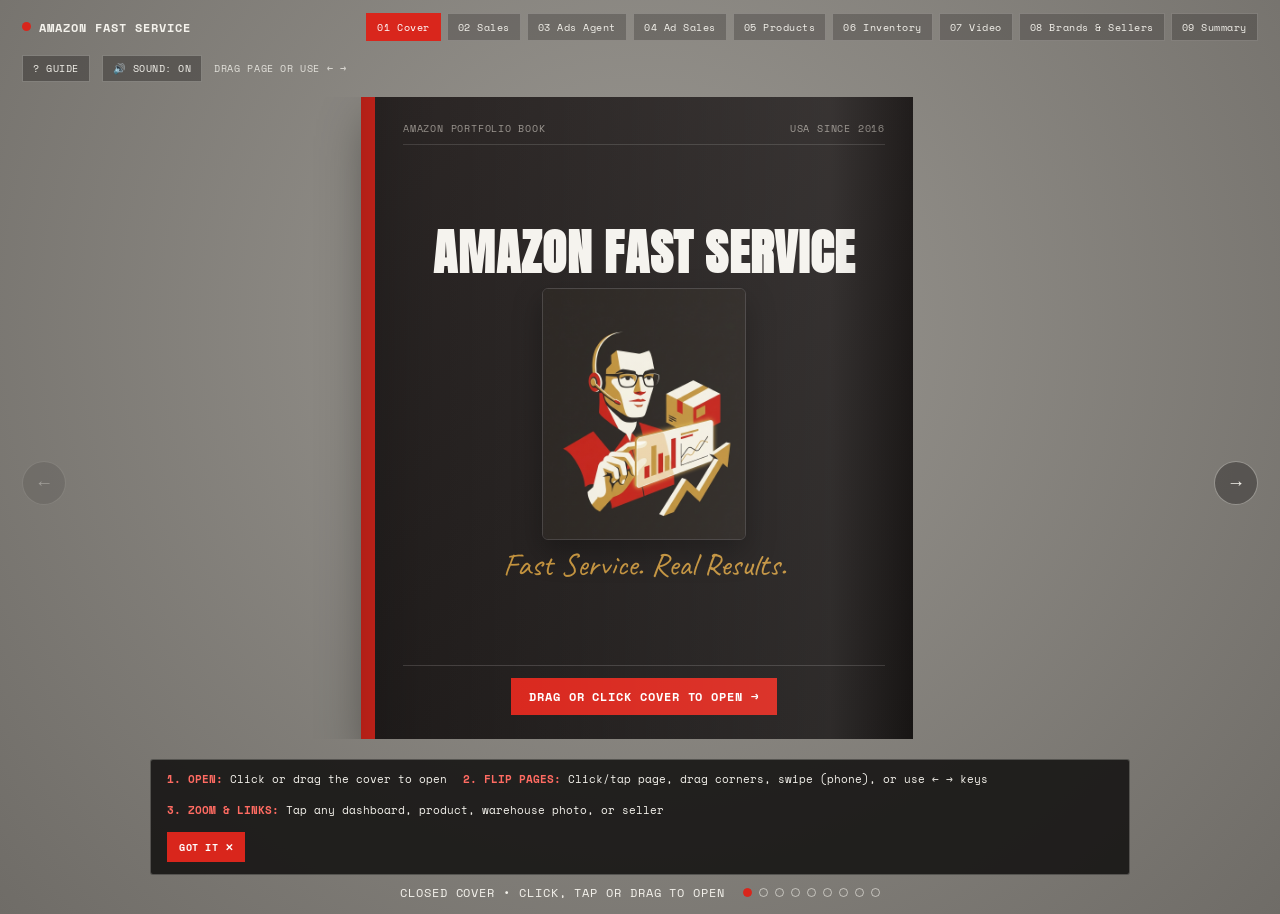
==== commit 0115a0a0: "Update brand name to AMAZON FAST SERVICE across app & Supabase" ====
--- a/index.html
+++ b/index.html
@@ -3,14 +3,14 @@
 <head>
   <meta charset="UTF-8" />
   <meta name="viewport" content="width=device-width, initial-scale=1.0" />
-  <title>USA FAST SERVICE — Amazon Portfolio Book</title>
+  <title>AMAZON FAST SERVICE — Amazon Portfolio Book</title>
   <link rel="preconnect" href="https://fonts.googleapis.com" />
   <link rel="preconnect" href="https://fonts.gstatic.com" crossorigin />
   <link
     href="https://fonts.googleapis.com/css2?family=Anton&family=Caveat:wght@600;700&family=Inter:wght@400;500;600;700&family=Space+Mono:wght@400;700&display=swap"
     rel="stylesheet"
   />
-  <link rel="stylesheet" href="styles.css?v=18" />
+  <link rel="stylesheet" href="styles.css?v=20" />
 </head>
 <body>
   <div class="studio-desk">
@@ -18,7 +18,7 @@
     <header class="desk-topbar">
       <div class="topbar-brand">
         <span class="dot-red"></span>
-        <span>USA FAST SERVICE</span>
+        <span>AMAZON FAST SERVICE</span>
       </div>
 
       <nav class="chapter-nav" id="chapter-nav" aria-label="Book Chapters"></nav>
@@ -96,8 +96,8 @@
     </div>
   </div>
 
-  <script src="supabase-config.js?v=18"></script>
-  <script src="data.js?v=18"></script>
-  <script src="script.js?v=18"></script>
+  <script src="supabase-config.js?v=20"></script>
+  <script src="data.js?v=20"></script>
+  <script src="script.js?v=20"></script>
 </body>
 </html>
